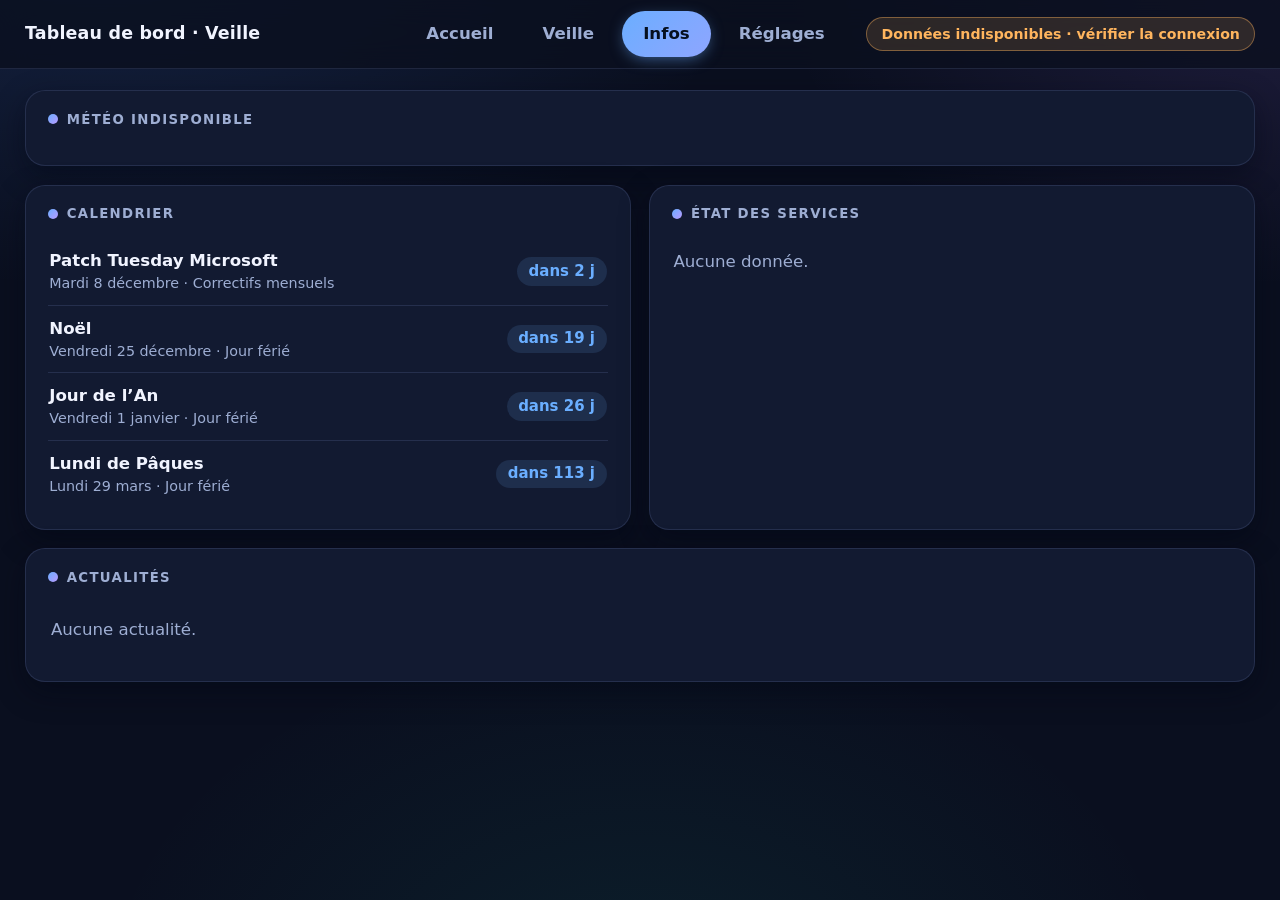
==== infos.html @ 77cfb2e6 "Appli de veille installable (PWA) : accueil, veille, infos, réglages Collecte des flux publics par G" ====
<!doctype html>
<html lang="fr">
<head>
  <meta charset="utf-8">
  <meta name="viewport" content="width=device-width, initial-scale=1">
  <meta name="color-scheme" content="dark">
  <meta name="theme-color" content="#0b1220">
  <meta name="robots" content="noindex, nofollow">
  <title>Infos · SGC-NUM</title>
  <link rel="manifest" href="manifest.webmanifest">
  <link rel="icon" href="icons/icon-192.png">
  <link rel="apple-touch-icon" href="icons/icon-192.png">
  <script>try{var t=JSON.parse(localStorage.getItem('veille.settings')||'{}').theme;document.documentElement.dataset.theme=t==='light'?'light':'dark';}catch(e){document.documentElement.dataset.theme='dark';}</script>
  <link rel="stylesheet" href="style.css">
</head>
<body data-page="infos">
  <header class="top">
    <div class="brand" id="brand">Tableau de bord · Veille</div>
    <nav>
      <a href="index.html">Accueil</a>
      <a href="veille.html">Veille</a>
      <a href="infos.html" class="active">Infos</a>
      <a href="reglages.html">Réglages</a>
    </nav>
    <div class="stale" id="stale" hidden></div>
  </header>

  <main class="infos">
    <section class="panel full" id="wx-full"></section>
    <section class="panel">
      <h2>Calendrier</h2>
      <ul id="deadlines" class="plain"></ul>
    </section>
    <section class="panel">
      <h2>État des services</h2>
      <ul id="services" class="plain"></ul>
    </section>
    <section class="panel full">
      <h2>Actualités</h2>
      <ul id="news" class="list big"></ul>
    </section>
  </main>

  <footer id="foot"></footer>

  <div id="modal" class="modal" hidden>
    <div class="sheet" role="dialog" aria-modal="true">
      <button class="close" id="close" aria-label="Fermer">✕</button>
      <div id="modal-body"></div>
    </div>
  </div>

  <script src="app.js"></script>
</body>
</html>
---- style.css ----
/* ============ Thèmes ============ */
:root,
:root[data-theme="dark"] {
  --bg: #0a0f1f;
  --glow-1: rgba(79, 140, 255, .17);
  --glow-2: rgba(168, 120, 255, .13);
  --glow-3: rgba(32, 214, 181, .08);
  --card: #121a31;
  --card-hi: #18223f;
  --line: rgba(150, 170, 230, .15);
  --text: #f1f4ff;
  --muted: #9eaed3;
  --faint: #70809f;
  --accent: #6aaeff;
  --accent-ink: #06101f;
  --red: #ff7387;
  --orange: #ffb55e;
  --green: #45e0a4;
  --purple: #b99aff;
  --purple-ink: #1a0f33;
  --teal: #4fd9e3;
  --gray: #8a99bd;
  --shadow: 0 10px 30px rgba(2, 6, 20, .45);
  --header: rgba(10, 15, 31, .8);
  --overlay: rgba(4, 8, 20, .74);
  --time-grad: linear-gradient(180deg, #ffffff 25%, #9cc2ff);
  color-scheme: dark;
}

:root[data-theme="light"] {
  --bg: #eef2fa;
  --glow-1: rgba(79, 140, 255, .16);
  --glow-2: rgba(168, 120, 255, .11);
  --glow-3: rgba(32, 214, 181, .09);
  --card: #ffffff;
  --card-hi: #f4f7fe;
  --line: rgba(20, 40, 90, .13);
  --text: #0e1a33;
  --muted: #51628a;
  --faint: #7b8aac;
  --accent: #1d6df0;
  --accent-ink: #ffffff;
  --red: #d42a41;
  --orange: #b85f00;
  --green: #08855a;
  --purple: #6a3fd4;
  --purple-ink: #ffffff;
  --teal: #08838d;
  --gray: #637199;
  --shadow: 0 8px 24px rgba(30, 50, 110, .10);
  --header: rgba(238, 242, 250, .88);
  --overlay: rgba(20, 30, 60, .38);
  --time-grad: linear-gradient(180deg, #0e1a33 30%, #2a62d6);
  color-scheme: light;
}

/* ============ Base ============ */
* { box-sizing: border-box; }
html { font-size: clamp(15px, 1.3vw, 21px); }
body {
  margin: 0;
  min-height: 100vh;
  color: var(--text);
  font-family: system-ui, -apple-system, "Segoe UI", Roboto, "Helvetica Neue", sans-serif;
  line-height: 1.45;
  background:
    radial-gradient(1100px 600px at 8% -8%, var(--glow-1), transparent 60%),
    radial-gradient(900px 520px at 100% 0%, var(--glow-2), transparent 55%),
    radial-gradient(900px 600px at 50% 110%, var(--glow-3), transparent 60%),
    var(--bg);
  background-attachment: fixed;
  -webkit-tap-highlight-color: transparent;
  user-select: none;
}
::selection { background: color-mix(in srgb, var(--accent) 35%, transparent); }
main { padding: 1.3rem 1.5rem 1.6rem; max-width: 1600px; margin: 0 auto; }

/* ============ Barre du haut ============ */
.top {
  display: flex; align-items: center; gap: 1.2rem;
  padding: .65rem 1.5rem;
  background: var(--header);
  backdrop-filter: blur(14px); -webkit-backdrop-filter: blur(14px);
  border-bottom: 1px solid var(--line);
  position: sticky; top: 0; z-index: 5;
}
.brand { font-weight: 800; letter-spacing: .01em; font-size: 1.05rem; }
nav { display: flex; gap: .35rem; margin-left: auto; }
nav a {
  color: var(--muted); text-decoration: none; font-weight: 650;
  padding: .6rem 1.3rem; border-radius: 999px; min-height: 46px;
  display: inline-flex; align-items: center;
  transition: background .15s, color .15s;
}
nav a:active { background: var(--card-hi); }
nav a.active {
  color: var(--accent-ink);
  background: linear-gradient(135deg, var(--accent), color-mix(in srgb, var(--accent) 55%, var(--purple)));
  box-shadow: 0 4px 16px -4px color-mix(in srgb, var(--accent) 60%, transparent);
}
.stale {
  color: var(--orange); font-size: .85rem; font-weight: 600;
  background: color-mix(in srgb, var(--orange) 14%, transparent);
  border: 1px solid color-mix(in srgb, var(--orange) 40%, transparent);
  padding: .35rem .85rem; border-radius: 999px;
}

/* ============ Mises en page ============ */
.home, .infos, .settings { display: grid; gap: 1.1rem; grid-template-columns: 1.6fr 1fr; }
.infos, .settings { grid-template-columns: 1fr 1fr; }
.home > *, .infos > *, .settings > *, .wx-grid > * { min-width: 0; }
.full { grid-column: 1 / -1; }
.side { display: flex; flex-direction: column; gap: 1.1rem; }
.hero { grid-column: 1 / -1; display: grid; gap: 1.1rem; grid-template-columns: 1.05fr 1fr 1.1fr; align-items: stretch; }
.kpis { grid-column: 1 / -1; display: grid; gap: 1.1rem; grid-template-columns: repeat(4, 1fr); }

.panel, .clock, .level, .weather {
  background: var(--card); border: 1px solid var(--line); border-radius: 20px; box-shadow: var(--shadow);
}
.panel { padding: 1.1rem 1.3rem 1.3rem; }
.panel h2 {
  margin: 0 0 .9rem; display: flex; align-items: center; gap: .55rem;
  font-size: .8rem; font-weight: 800; letter-spacing: .1em; text-transform: uppercase; color: var(--muted);
}
.panel h2::before {
  content: ""; width: .6rem; height: .6rem; border-radius: 50%; flex: none;
  background: linear-gradient(135deg, var(--accent), var(--purple));
}

/* ============ Accueil : horloge, niveau, météo ============ */
.clock { padding: 1.2rem 1.6rem; display: flex; flex-direction: column; justify-content: center; }
.time {
  font-size: 5.4rem; font-weight: 800; line-height: 1; letter-spacing: -.02em; font-variant-numeric: tabular-nums;
  background: var(--time-grad); -webkit-background-clip: text; background-clip: text; color: transparent;
}
.date { color: var(--muted); font-size: 1.25rem; margin-top: .6rem; font-weight: 500; }

.level {
  --c: var(--green);
  padding: 1.2rem 1.5rem; display: flex; flex-direction: column; justify-content: center; gap: .35rem;
  background: linear-gradient(135deg, color-mix(in srgb, var(--c) 17%, var(--card)), var(--card) 72%);
  border-color: color-mix(in srgb, var(--c) 38%, var(--line));
  box-shadow: var(--shadow), 0 0 44px -14px color-mix(in srgb, var(--c) 55%, transparent);
}
.level.ok { --c: var(--green); }
.level.warn { --c: var(--orange); }
.level.crit { --c: var(--red); }
.level .tag { font-size: .75rem; letter-spacing: .12em; text-transform: uppercase; color: var(--muted); font-weight: 700; }
.level .label { font-size: 1.75rem; font-weight: 800; color: var(--c); line-height: 1.15; }
.level .why { color: var(--muted); font-size: 1rem; }

.weather {
  padding: 1.1rem 1.4rem; display: flex; flex-direction: column; gap: .7rem; justify-content: center;
  background: linear-gradient(135deg, color-mix(in srgb, var(--accent) 15%, var(--card)), var(--card) 75%);
}
.weather .now { display: flex; align-items: center; gap: 1rem; }
.weather .icon { font-size: 3.2rem; line-height: 1; }
.weather .temp { font-size: 2.7rem; font-weight: 800; line-height: 1; }
.weather .meta { color: var(--muted); font-size: .95rem; }
.weather .hours { display: flex; gap: .3rem; border-top: 1px solid var(--line); padding-top: .7rem; }

.hour { flex: 1; text-align: center; font-size: .85rem; color: var(--muted); font-variant-numeric: tabular-nums; }
.hour b { display: block; color: var(--text); font-weight: 650; }
.hour .ic { font-size: 1.3rem; line-height: 1.5; }
.hour .pp { color: var(--accent); font-size: .75rem; font-weight: 600; }

/* ============ Chiffres de la semaine ============ */
.kpi {
  --c: var(--accent);
  position: relative; overflow: hidden; display: block; min-height: 48px;
  padding: 1.1rem 1.3rem; text-decoration: none; color: inherit;
  border: 1px solid var(--line); border-radius: 20px; box-shadow: var(--shadow);
  background: linear-gradient(180deg, color-mix(in srgb, var(--c) 15%, var(--card)), var(--card) 75%);
}
.kpi::after { content: ""; position: absolute; left: 0; right: 0; top: 0; height: 4px; background: var(--c); }
.kpi:active { filter: brightness(1.12); }
.kpi .n { font-size: 3.2rem; font-weight: 800; line-height: 1.05; color: var(--c); font-variant-numeric: tabular-nums; }
.kpi .l { color: var(--muted); font-size: .95rem; margin-top: .25rem; }
.kpi.k-alerte { --c: var(--red); }
.kpi.k-avis { --c: var(--accent); }
.kpi.k-kev { --c: var(--orange); }
.kpi.k-match { --c: var(--purple); }

/* ============ Listes d'articles ============ */
.list { list-style: none; margin: 0; padding: 0; display: flex; flex-direction: column; gap: .6rem; }
.item {
  --c: var(--gray);
  position: relative; overflow: hidden; cursor: pointer; min-height: 48px;
  background: var(--card-hi); border: 1px solid var(--line); border-radius: 14px;
  padding: .85rem 1rem .85rem 1.25rem;
}
.item::before { content: ""; position: absolute; left: 0; top: 0; bottom: 0; width: 5px; background: var(--c); }
.item:active { filter: brightness(1.12); }
.item .title {
  font-weight: 650; line-height: 1.35; font-size: 1.02rem;
  overflow: hidden; display: -webkit-box; -webkit-line-clamp: 2; -webkit-box-orient: vertical;
}
.item .meta { display: flex; flex-wrap: wrap; gap: .45rem; align-items: center; margin-top: .5rem; color: var(--muted); font-size: .84rem; }
.t-alerte { --c: var(--red); }
.t-kev { --c: var(--orange); }
.t-avis { --c: var(--accent); }
.t-cti { --c: var(--purple); }
.t-vuln { --c: var(--teal); }
.t-actualite, .t-news { --c: var(--gray); }
.list.big .item .title { font-size: 1.08rem; }
.empty { color: var(--muted); padding: 1rem .2rem; }

.badge {
  --c: var(--gray);
  display: inline-flex; align-items: center; padding: .16rem .62rem; border-radius: 999px;
  font-size: .76rem; font-weight: 700; color: var(--c);
  background: color-mix(in srgb, var(--c) 16%, transparent);
  border: 1px solid color-mix(in srgb, var(--c) 32%, transparent);
}
.b-alerte { --c: var(--red); }
.b-kev { --c: var(--orange); }
.b-avis, .b-news { --c: var(--accent); }
.b-cti { --c: var(--purple); }
.b-vuln { --c: var(--teal); }
.b-actualite { --c: var(--gray); }
.b-match { --c: var(--purple); background: color-mix(in srgb, var(--purple) 26%, transparent); font-weight: 800; }
.b-ransom { background: var(--red); color: #fff; border-color: transparent; }

/* Message quand il n'y a rien à afficher */
.notice {
  list-style: none; display: flex; flex-direction: column; gap: .45rem;
  padding: 1.1rem 1.3rem; border-radius: 14px;
  background: color-mix(in srgb, var(--orange) 11%, var(--card));
  border: 1px solid color-mix(in srgb, var(--orange) 40%, var(--line));
  border-left: 5px solid var(--orange);
}
.notice .n-title { font-weight: 800; font-size: 1.1rem; color: var(--orange); }
.notice .n-line { line-height: 1.5; font-size: .98rem; }

/* ============ Listes simples ============ */
.plain { list-style: none; margin: 0; padding: 0; display: flex; flex-direction: column; }
.plain li { display: flex; align-items: center; gap: .8rem; padding: .65rem .1rem; border-bottom: 1px solid var(--line); min-height: 48px; }
.plain li:last-child { border-bottom: 0; }
.plain .grow { flex: 1; min-width: 0; font-weight: 600; }
.plain .sub { color: var(--muted); font-size: .86rem; font-weight: 400; }
.plain .when {
  color: var(--accent); font-weight: 800; white-space: nowrap; font-variant-numeric: tabular-nums;
  background: color-mix(in srgb, var(--accent) 13%, transparent); padding: .2rem .7rem; border-radius: 999px; font-size: .9rem;
}
.dot { width: .85rem; height: .85rem; border-radius: 50%; background: var(--gray); flex: none; }
.dot.ok { background: var(--green); box-shadow: 0 0 10px color-mix(in srgb, var(--green) 70%, transparent); }
.dot.warn { background: var(--orange); box-shadow: 0 0 10px color-mix(in srgb, var(--orange) 70%, transparent); }
.dot.bad { background: var(--red); box-shadow: 0 0 10px color-mix(in srgb, var(--red) 70%, transparent); }

/* ============ À la une ============ */
.news-strip { list-style: none; margin: 0; padding: 0; display: grid; gap: .8rem; grid-template-columns: repeat(3, 1fr); }
.news { background: var(--card-hi); border: 1px solid var(--line); border-radius: 14px; padding: .9rem 1.05rem; cursor: pointer; min-height: 48px; }
.news:active { filter: brightness(1.12); }
.news .src { color: var(--accent); font-size: .76rem; font-weight: 800; letter-spacing: .06em; text-transform: uppercase; }
.news .t { margin-top: .3rem; font-weight: 650; line-height: 1.35; overflow: hidden; display: -webkit-box; -webkit-line-clamp: 3; -webkit-box-orient: vertical; }
.news .ago { color: var(--muted); font-size: .8rem; margin-top: .4rem; }

/* ============ Page Veille ============ */
.veille { display: flex; flex-direction: column; gap: 1rem; }
.toolbar { display: flex; flex-direction: column; gap: .75rem; }
#q {
  width: 100%; padding: .95rem 1.2rem; font-size: 1.05rem; border-radius: 14px; user-select: text; font-family: inherit;
  background: var(--card); color: var(--text); border: 1px solid var(--line); box-shadow: var(--shadow);
}
#q::placeholder { color: var(--faint); }
#q:focus { outline: 2px solid var(--accent); outline-offset: 1px; }
.chips { display: flex; flex-wrap: wrap; gap: .5rem; }
.chip {
  min-height: 44px; padding: .5rem 1.1rem; border-radius: 999px; cursor: pointer; font-family: inherit;
  border: 1px solid var(--line); background: var(--card); color: var(--muted); font-size: .95rem; font-weight: 650;
}
.chip[aria-pressed="true"] { background: var(--accent); color: var(--accent-ink); border-color: transparent; box-shadow: 0 4px 14px -4px color-mix(in srgb, var(--accent) 60%, transparent); }
.chips.groups .chip[aria-pressed="true"] { background: var(--purple); color: var(--purple-ink); box-shadow: 0 4px 14px -4px color-mix(in srgb, var(--purple) 60%, transparent); }
.count { color: var(--muted); font-size: .9rem; font-weight: 600; }

/* ============ Météo détaillée ============ */
.wx-grid { display: grid; gap: 1.3rem; grid-template-columns: minmax(0, 1fr) minmax(0, 1.6fr); align-items: start; }
.wx-now { display: flex; align-items: center; gap: 1.1rem; }
.wx-now .icon { font-size: 4.4rem; line-height: 1; }
.wx-now .temp { font-size: 3.7rem; font-weight: 800; line-height: 1; }
.wx-now .meta { color: var(--muted); }
.wx-facts { display: grid; grid-template-columns: 1fr 1fr 1fr; gap: .6rem; margin-top: 1.1rem; }
.fact { background: var(--card-hi); border: 1px solid var(--line); border-radius: 12px; padding: .6rem .85rem; }
.fact .k { color: var(--muted); font-size: .78rem; }
.fact .v { font-weight: 700; font-size: 1.05rem; }
.scroller { display: flex; gap: .4rem; overflow-x: auto; padding-bottom: .5rem; -webkit-overflow-scrolling: touch; scrollbar-width: thin; }
.scroller .hour { flex: 0 0 4.3rem; background: var(--card-hi); border: 1px solid var(--line); border-radius: 12px; padding: .55rem .2rem; }
.days { display: flex; flex-direction: column; margin-top: .6rem; }
.day { display: grid; grid-template-columns: 6rem 2rem 1fr auto; gap: .6rem; align-items: center; padding: .5rem 0; border-top: 1px solid var(--line); font-size: .96rem; }
.day .d { font-weight: 700; text-transform: capitalize; }
.day .r { color: var(--muted); }
.stale-note { color: var(--orange); font-size: .8rem; font-weight: 600; }
.hint { color: var(--muted); font-size: .88rem; line-height: 1.5; margin: 0 0 .5rem; }
.hint.spaced { margin-top: 1.1rem; }
.hint code { background: var(--card-hi); padding: .05rem .4rem; border-radius: 6px; }

/* ============ Réglages ============ */
.settings input[type="text"], .settings textarea {
  width: 100%; padding: .85rem 1.05rem; font-size: 1rem; border-radius: 12px; user-select: text; font-family: inherit;
  background: var(--card-hi); color: var(--text); border: 1px solid var(--line);
}
.settings input:focus, .settings textarea:focus { outline: 2px solid var(--accent); outline-offset: 1px; }
.settings textarea { font-family: ui-monospace, Menlo, Consolas, monospace; font-size: .9rem; line-height: 1.55; resize: vertical; min-height: 16rem; }
.actions { display: flex; align-items: center; gap: .8rem; margin-top: 1rem; flex-wrap: wrap; }
.btn {
  min-height: 48px; padding: .6rem 1.4rem; border-radius: 999px; cursor: pointer; font-family: inherit;
  border: 1px solid var(--line); background: var(--card-hi); color: var(--text); font-weight: 700; font-size: 1rem;
}
.btn.primary { background: var(--accent); color: var(--accent-ink); border-color: transparent; }

/* ============ Fenêtre de détail ============ */
.modal {
  position: fixed; inset: 0; z-index: 20; padding: 1.5rem;
  display: flex; align-items: center; justify-content: center;
  background: var(--overlay); backdrop-filter: blur(6px); -webkit-backdrop-filter: blur(6px);
}
.modal[hidden] { display: none; }
.sheet {
  position: relative; width: min(900px, 100%); max-height: 88vh; overflow: auto; user-select: text;
  background: var(--card); border: 1px solid var(--line); border-radius: 24px; padding: 1.7rem 1.9rem; box-shadow: var(--shadow);
}
.close {
  position: absolute; top: .9rem; right: .9rem; width: 48px; height: 48px; border-radius: 50%; cursor: pointer;
  border: 1px solid var(--line); background: var(--card-hi); color: var(--text); font-size: 1.2rem;
}
.sheet h3 { margin: 0 3.2rem .8rem 0; font-size: 1.4rem; line-height: 1.3; }
.sheet .row { display: flex; flex-wrap: wrap; gap: .5rem; align-items: center; margin-bottom: .8rem; color: var(--muted); font-size: .9rem; }
.sheet p { line-height: 1.6; font-size: 1.06rem; margin: .7rem 0; }
.sheet .src { color: var(--muted); font-size: .85rem; word-break: break-all; margin-top: 1rem; }
.sheet .cves { display: flex; flex-wrap: wrap; gap: .4rem; margin-top: .7rem; }
.sheet .cves span { font-family: ui-monospace, Menlo, monospace; background: var(--card-hi); border: 1px solid var(--line); border-radius: 8px; padding: .15rem .55rem; font-size: .85rem; }

footer { color: var(--faint); font-size: .8rem; padding: 0 1.5rem 1.3rem; display: flex; gap: 1.2rem; flex-wrap: wrap; max-width: 1600px; margin: 0 auto; }
footer .bad { color: var(--orange); font-weight: 600; }

/* ============ Écrans étroits ============ */
@media (max-width: 900px) {
  .hero { grid-template-columns: 1fr; }
  .kpis { grid-template-columns: repeat(2, 1fr); }
  .home, .infos, .settings { grid-template-columns: 1fr; }
  .news-strip { grid-template-columns: 1fr; }
  .wx-grid { grid-template-columns: 1fr; }
  .wx-facts { grid-template-columns: 1fr 1fr; }
  .time { font-size: 4rem; }
}
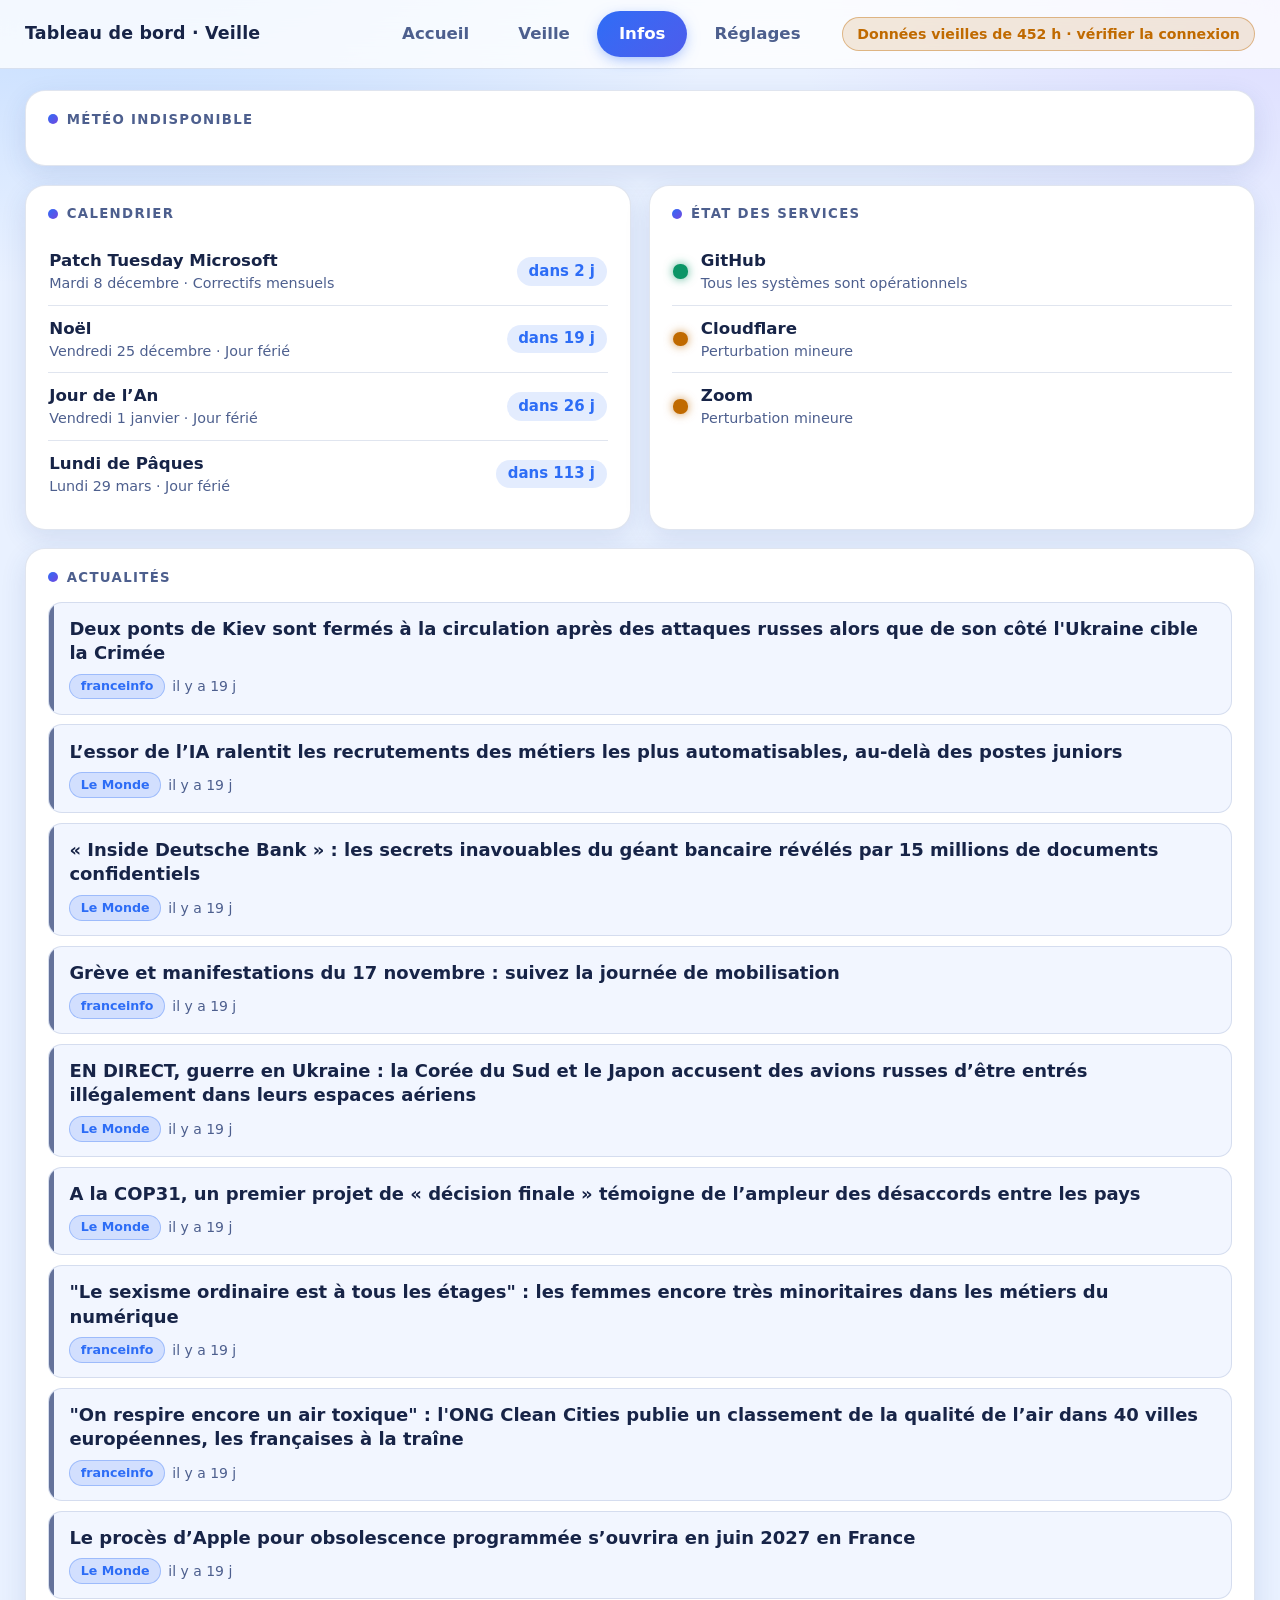
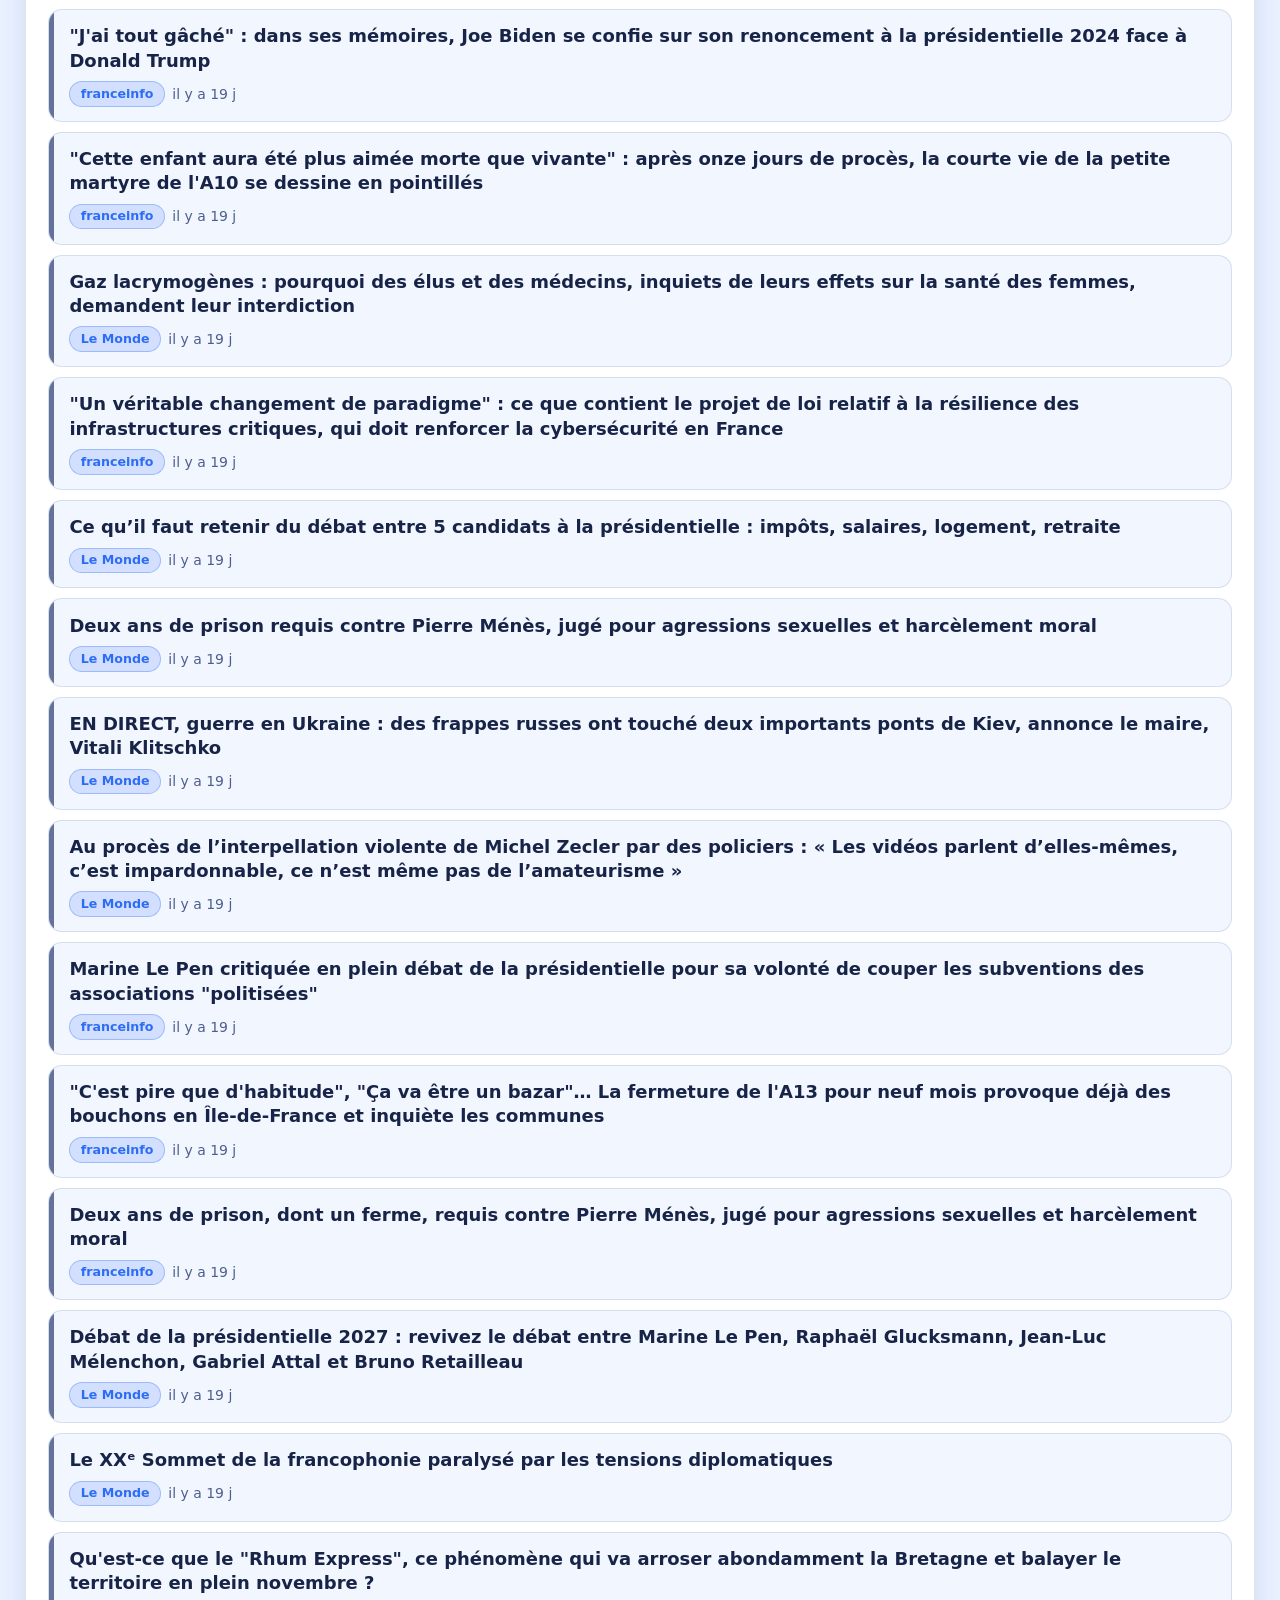
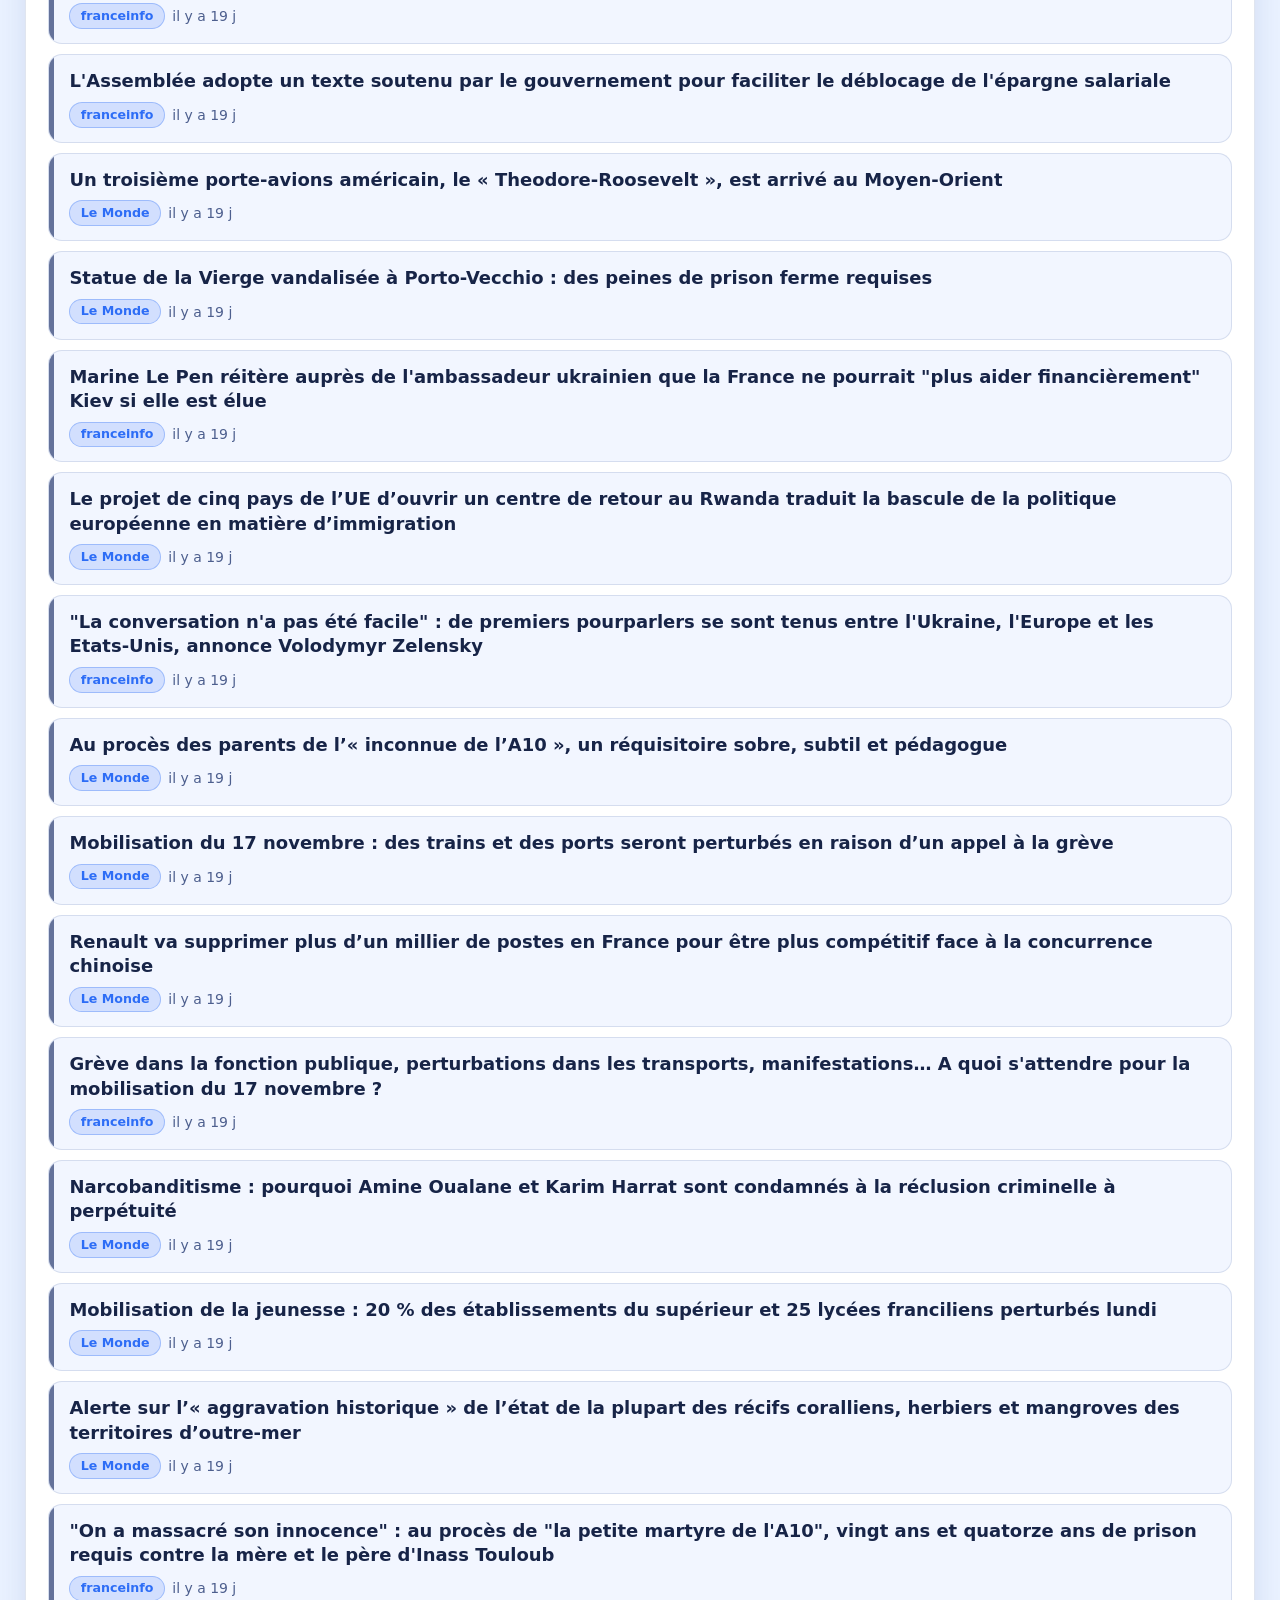
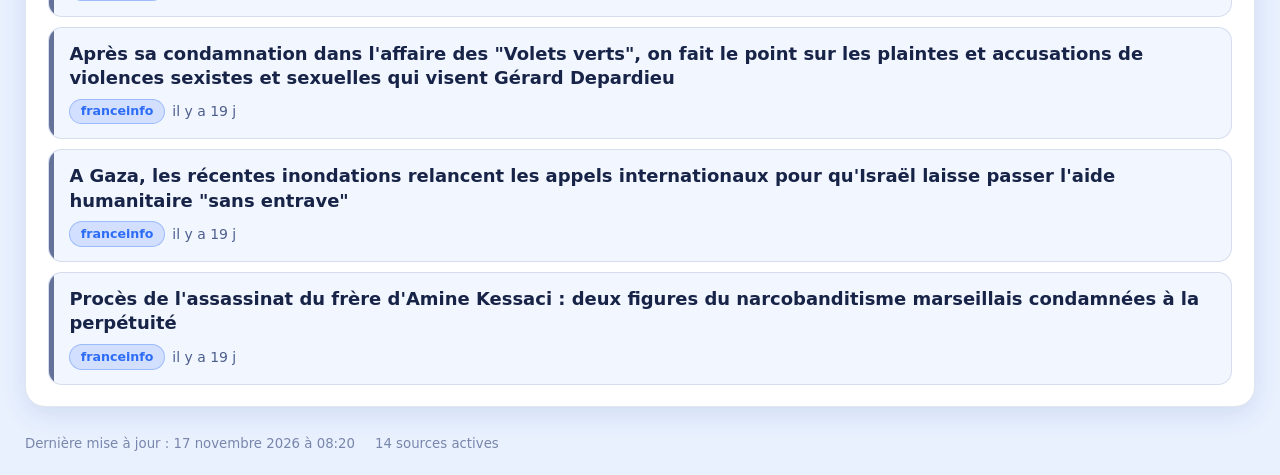
==== commit 70542016: "Traduction en français, résumé détaillé, bouton Lien, thème clair par défaut - Traduction automatiqu" ====
--- a/infos.html
+++ b/infos.html
@@ -3,14 +3,14 @@
 <head>
   <meta charset="utf-8">
   <meta name="viewport" content="width=device-width, initial-scale=1">
-  <meta name="color-scheme" content="dark">
-  <meta name="theme-color" content="#0b1220">
+  <meta name="color-scheme" content="light dark">
+  <meta name="theme-color" content="#eaf2ff">
   <meta name="robots" content="noindex, nofollow">
   <title>Infos · SGC-NUM</title>
   <link rel="manifest" href="manifest.webmanifest">
   <link rel="icon" href="icons/icon-192.png">
   <link rel="apple-touch-icon" href="icons/icon-192.png">
-  <script>try{var t=JSON.parse(localStorage.getItem('veille.settings')||'{}').theme;document.documentElement.dataset.theme=t==='light'?'light':'dark';}catch(e){document.documentElement.dataset.theme='dark';}</script>
+  <script>try{var t=JSON.parse(localStorage.getItem('veille.settings')||'{}').theme;document.documentElement.dataset.theme=t==='dark'?'dark':'light';}catch(e){document.documentElement.dataset.theme='light';}</script>
   <link rel="stylesheet" href="style.css">
 </head>
 <body data-page="infos">
--- a/style.css
+++ b/style.css
@@ -1,57 +1,59 @@
 /* ============ Thèmes ============ */
+/* Clair (par défaut) : fond ciel et lavande, cartes blanches, accents doux */
 :root,
+:root[data-theme="light"] {
+  --bg: #e9f1ff;
+  --glow-1: rgba(86, 160, 255, .30);
+  --glow-2: rgba(176, 142, 255, .22);
+  --glow-3: rgba(70, 220, 180, .20);
+  --card: #ffffff;
+  --card-hi: #f2f6ff;
+  --line: rgba(40, 70, 140, .14);
+  --text: #172447;
+  --muted: #4d5f8e;
+  --faint: #7886ab;
+  --accent: #2d6df6;
+  --accent-ink: #ffffff;
+  --red: #e1364d;
+  --orange: #c06a00;
+  --green: #0b9566;
+  --purple: #7347df;
+  --purple-ink: #ffffff;
+  --teal: #0a8f9c;
+  --gray: #64729a;
+  --shadow: 0 8px 26px rgba(40, 70, 150, .12);
+  --header: rgba(255, 255, 255, .78);
+  --overlay: rgba(30, 45, 90, .38);
+  --time-grad: linear-gradient(180deg, #172447 25%, #2d6df6);
+  color-scheme: light;
+}
+
+/* Soir : bleu nuit adouci, jamais noir */
 :root[data-theme="dark"] {
-  --bg: #0a0f1f;
-  --glow-1: rgba(79, 140, 255, .17);
-  --glow-2: rgba(168, 120, 255, .13);
-  --glow-3: rgba(32, 214, 181, .08);
-  --card: #121a31;
-  --card-hi: #18223f;
-  --line: rgba(150, 170, 230, .15);
-  --text: #f1f4ff;
-  --muted: #9eaed3;
-  --faint: #70809f;
-  --accent: #6aaeff;
-  --accent-ink: #06101f;
-  --red: #ff7387;
-  --orange: #ffb55e;
-  --green: #45e0a4;
-  --purple: #b99aff;
-  --purple-ink: #1a0f33;
-  --teal: #4fd9e3;
-  --gray: #8a99bd;
-  --shadow: 0 10px 30px rgba(2, 6, 20, .45);
-  --header: rgba(10, 15, 31, .8);
-  --overlay: rgba(4, 8, 20, .74);
-  --time-grad: linear-gradient(180deg, #ffffff 25%, #9cc2ff);
+  --bg: #26355f;
+  --glow-1: rgba(120, 170, 255, .26);
+  --glow-2: rgba(190, 150, 255, .20);
+  --glow-3: rgba(80, 225, 190, .14);
+  --card: #31427a;
+  --card-hi: #3a4d8a;
+  --line: rgba(205, 218, 255, .22);
+  --text: #f7f9ff;
+  --muted: #c3d0f2;
+  --faint: #98a8d6;
+  --accent: #8cc2ff;
+  --accent-ink: #12204a;
+  --red: #ff90a0;
+  --orange: #ffc87d;
+  --green: #66ecb8;
+  --purple: #cdb5ff;
+  --purple-ink: #271a52;
+  --teal: #78e6ee;
+  --gray: #a9b6da;
+  --shadow: 0 10px 28px rgba(15, 25, 60, .30);
+  --header: rgba(38, 53, 95, .85);
+  --overlay: rgba(20, 30, 65, .55);
+  --time-grad: linear-gradient(180deg, #ffffff 25%, #c2dbff);
   color-scheme: dark;
-}
-
-:root[data-theme="light"] {
-  --bg: #eef2fa;
-  --glow-1: rgba(79, 140, 255, .16);
-  --glow-2: rgba(168, 120, 255, .11);
-  --glow-3: rgba(32, 214, 181, .09);
-  --card: #ffffff;
-  --card-hi: #f4f7fe;
-  --line: rgba(20, 40, 90, .13);
-  --text: #0e1a33;
-  --muted: #51628a;
-  --faint: #7b8aac;
-  --accent: #1d6df0;
-  --accent-ink: #ffffff;
-  --red: #d42a41;
-  --orange: #b85f00;
-  --green: #08855a;
-  --purple: #6a3fd4;
-  --purple-ink: #ffffff;
-  --teal: #08838d;
-  --gray: #637199;
-  --shadow: 0 8px 24px rgba(30, 50, 110, .10);
-  --header: rgba(238, 242, 250, .88);
-  --overlay: rgba(20, 30, 60, .38);
-  --time-grad: linear-gradient(180deg, #0e1a33 30%, #2a62d6);
-  color-scheme: light;
 }
 
 /* ============ Base ============ */
@@ -343,3 +345,13 @@
   .wx-facts { grid-template-columns: 1fr 1fr; }
   .time { font-size: 4rem; }
 }
+
+/* ============ Fenêtre de détail : résumé, note, bouton Lien ============ */
+.sheet h4 {
+  margin: 1.2rem 0 .1rem; font-size: .78rem; font-weight: 800; letter-spacing: .1em;
+  text-transform: uppercase; color: var(--muted);
+}
+.sheet .orig { color: var(--muted); font-size: .88rem; font-style: italic; margin: -.2rem 0 .7rem; }
+.sheet .note { color: var(--faint); font-size: .82rem; margin-top: .9rem; }
+.modal-actions { margin-top: 1.3rem; display: flex; }
+.linkbtn { text-decoration: none; display: inline-flex; align-items: center; justify-content: center; min-width: 9rem; }
